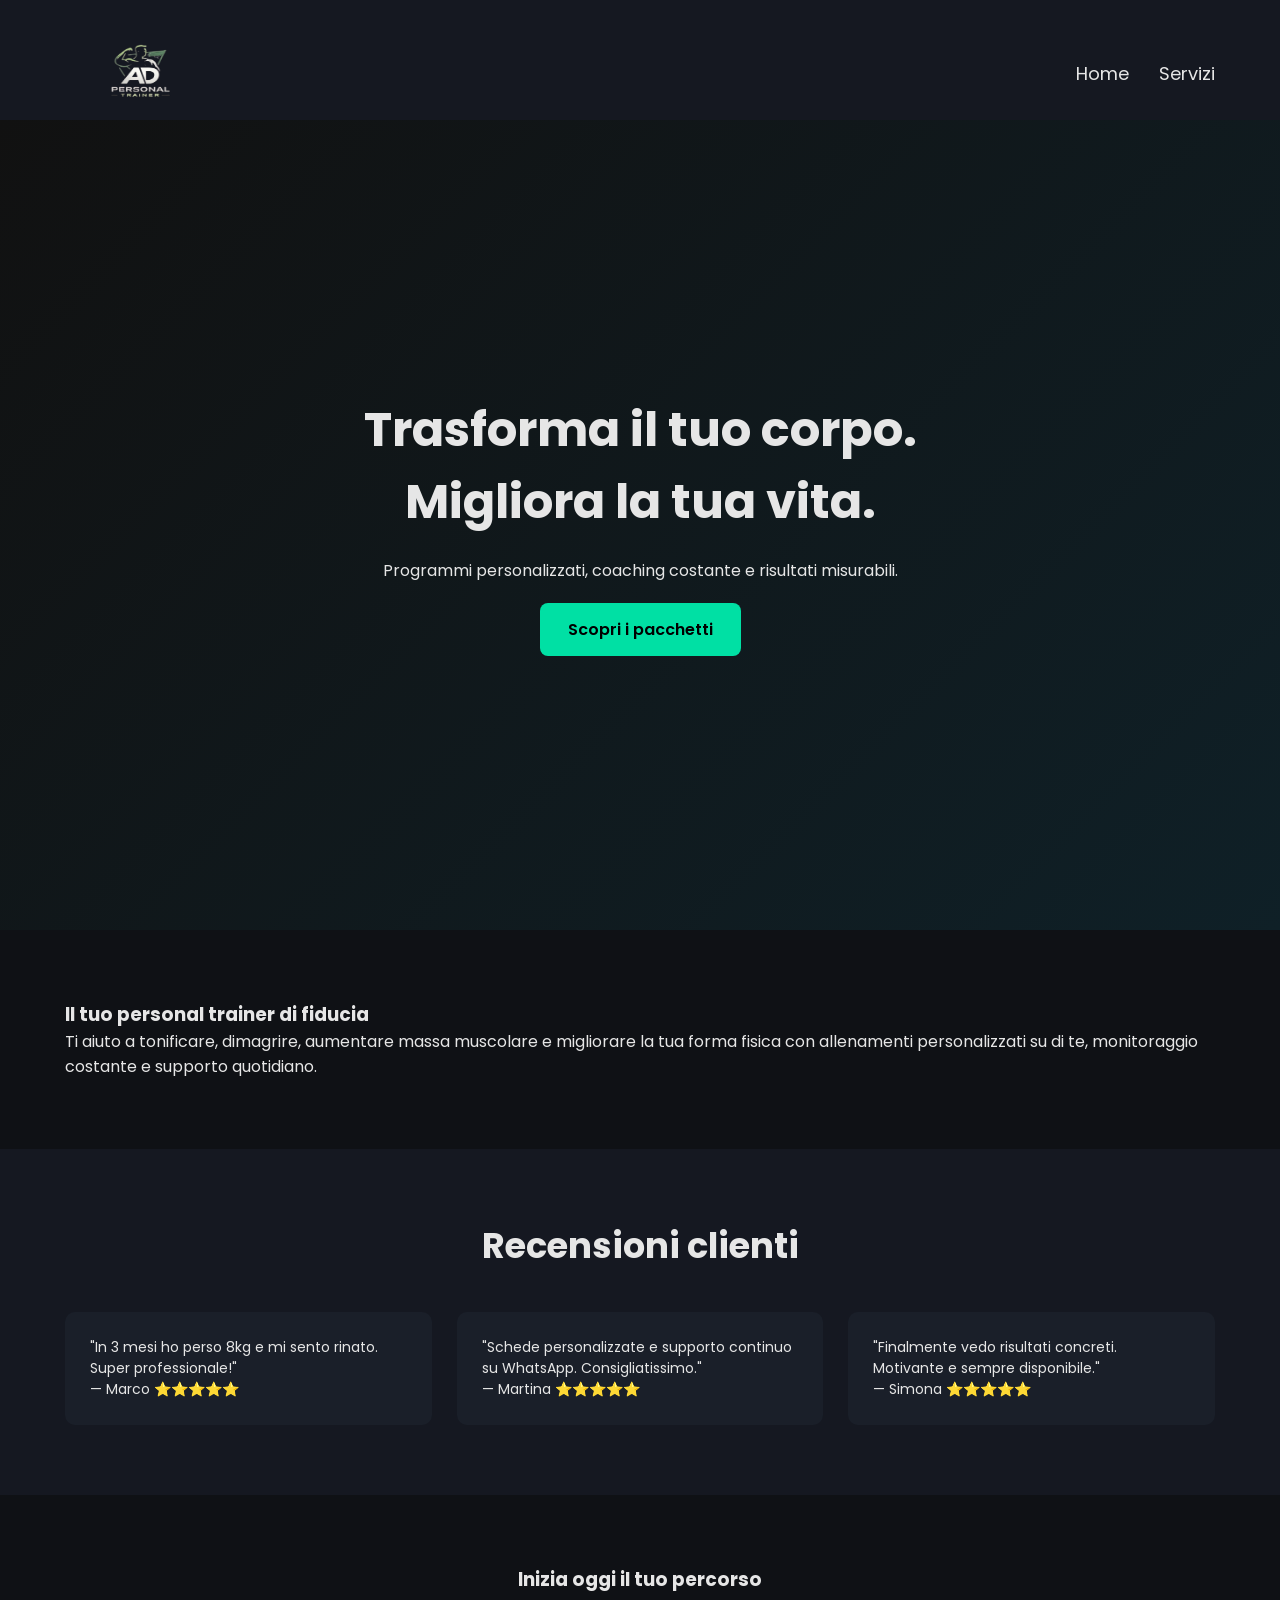
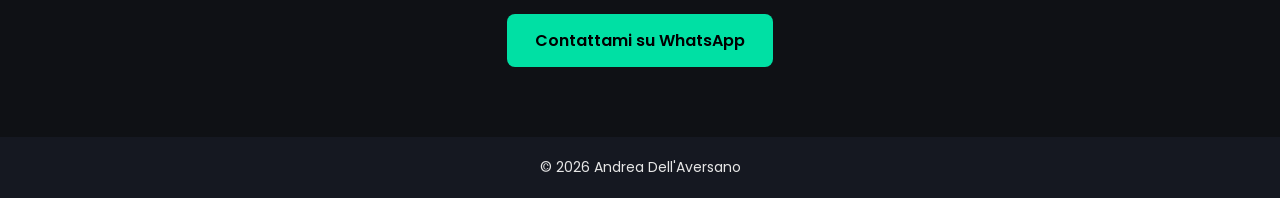
==== index.html @ 0daeabcf "Update index.html" ====
<!DOCTYPE html>
<html lang="it">
<head>
  <meta charset="UTF-8" />
  <meta name="viewport" content="width=device-width, initial-scale=1.0" />
  <title>Personal Trainer | Trasforma il tuo corpo</title>
  <link rel="stylesheet" href="style.css" />
  <link href="https://fonts.googleapis.com/css2?family=Poppins:wght@300;400;600;700&display=swap" rel="stylesheet">
</head>
<body>

<header class="header">
  <div class="container nav">
    <a href="index.html" class="logo">
       <img src="logo.png" alt="AD Personal Trainer"></a>
    <nav>
      <a href="index.html">Home</a>
      <a href="servizi.html">Servizi</a>
    </nav>
  </div>
</header>

<section class="hero">
  <div class="hero-content container">
    <h2>Trasforma il tuo corpo.<br>Migliora la tua vita.</h2>
    <p>Programmi personalizzati, coaching costante e risultati misurabili.</p>
    <a href="servizi.html" class="btn">Scopri i pacchetti</a>
  </div>
</section>

<section class="container about">
  <h3>Il tuo personal trainer di fiducia</h3>
  <p>
    Ti aiuto a tonificare, dimagrire, aumentare massa muscolare e migliorare la tua forma fisica con allenamenti personalizzati su di te,
    monitoraggio costante e supporto quotidiano.
  </p>
</section>

<section class="testimonials">
  <div class="container">
    <h3 class="section-title">Recensioni clienti</h3>

    <div class="reviews">
      <div class="review">
        <p>"In 3 mesi ho perso 8kg e mi sento rinato. Super professionale!"</p>
        <span>— Marco ⭐⭐⭐⭐⭐</span>
      </div>

      <div class="review">
        <p>"Schede personalizzate e supporto continuo su WhatsApp. Consigliatissimo."</p>
        <span>— Martina ⭐⭐⭐⭐⭐</span>
      </div>

      <div class="review">
        <p>"Finalmente vedo risultati concreti. Motivante e sempre disponibile."</p>
        <span>— Simona ⭐⭐⭐⭐⭐</span>
      </div>
    </div>
  </div>
</section>

<section class="cta">
  <div class="container">
    <h3>Inizia oggi il tuo percorso</h3>
    <a href="https://wa.me/message/V3XMGCWININ7J1" class="btn">Contattami su WhatsApp</a>
  </div>
</section>

<footer>
  <p>© 2026 Andrea Dell'Aversano</p>
</footer>

</body>
</html>
---- style.css ----
*{
  margin:0;
  padding:0;
  box-sizing:border-box;
  font-family:'Poppins', sans-serif;
}

body{
  background:#0f1115;
  color:#e6e6e6;
}

.container{
  width:90%;
  max-width:1150px;
  margin:auto;
  padding:70px 0;
}

.header{
  height: 120px;
  background:#151821;
  position:sticky;
  top:0;
  z-index:10;
  font-size: large;
  font-family:sans-serif;
}

.nav{
  display:flex;
  justify-content:space-between;
  align-items:center;
  padding:20px 0;
}

.nav a{
  color:#e6e6e6;
  text-decoration:none;
  margin-left:25px;
}

.logo{
  color:#00e0a4;
  font-weight:700;
}

.hero{
  height:90vh;
  display:flex;
  align-items:center;
  text-align:center;
  background:linear-gradient(135deg,#111,#0f2027);
}

.hero h2{
  font-size:3rem;
  margin-bottom:20px;
}

.btn{
  display:inline-block;
  background:#00e0a4;
  color:#000;
  padding:14px 28px;
  border-radius:8px;
  text-decoration:none;
  font-weight:600;
  margin-top:20px;
  transition:.3s;
}

.btn:hover{
  transform:translateY(-3px);
}

.section-title{
  text-align:center;
  font-size:2.2rem;
  margin-bottom:40px;
}

.cards{
  display:grid;
  grid-template-columns:repeat(auto-fit,minmax(260px,1fr));
  gap:30px;
}

.card{
  background:#1a1f29;
  padding:30px;
  border-radius:12px;
  text-align:center;
  position:relative;
  transition:.3s;
}

.card:hover{
  transform:translateY(-6px);
}

.price{
  font-size:30px;
  color:#00e0a4;
  margin:15px 0;
}

.highlight{
  border:2px solid #00e0a4;
}

.badge{
  position:absolute;
  top:-12px;
  right:15px;
  background:#00e0a4;
  color:black;
  padding:5px 10px;
  font-size:12px;
  border-radius:6px;
}

ul{
  list-style:none;
  margin:20px 0;
}

.testimonials{
  background:#151821;
}

.reviews{
  display:grid;
  grid-template-columns:repeat(auto-fit,minmax(250px,1fr));
  gap:25px;
}

.review{
  background:#1a1f29;
  padding:25px;
  border-radius:10px;
  font-size:14px;
}

.cta{
  text-align:center;
}

footer{
  background:#151821;
  text-align:center;
  padding:20px;
  font-size:14px;
}

.coming{
  text-align:center;
  opacity:.7;
}

.logo img {
  height: 100px;
  width: 100px;
  position:sticky;
}
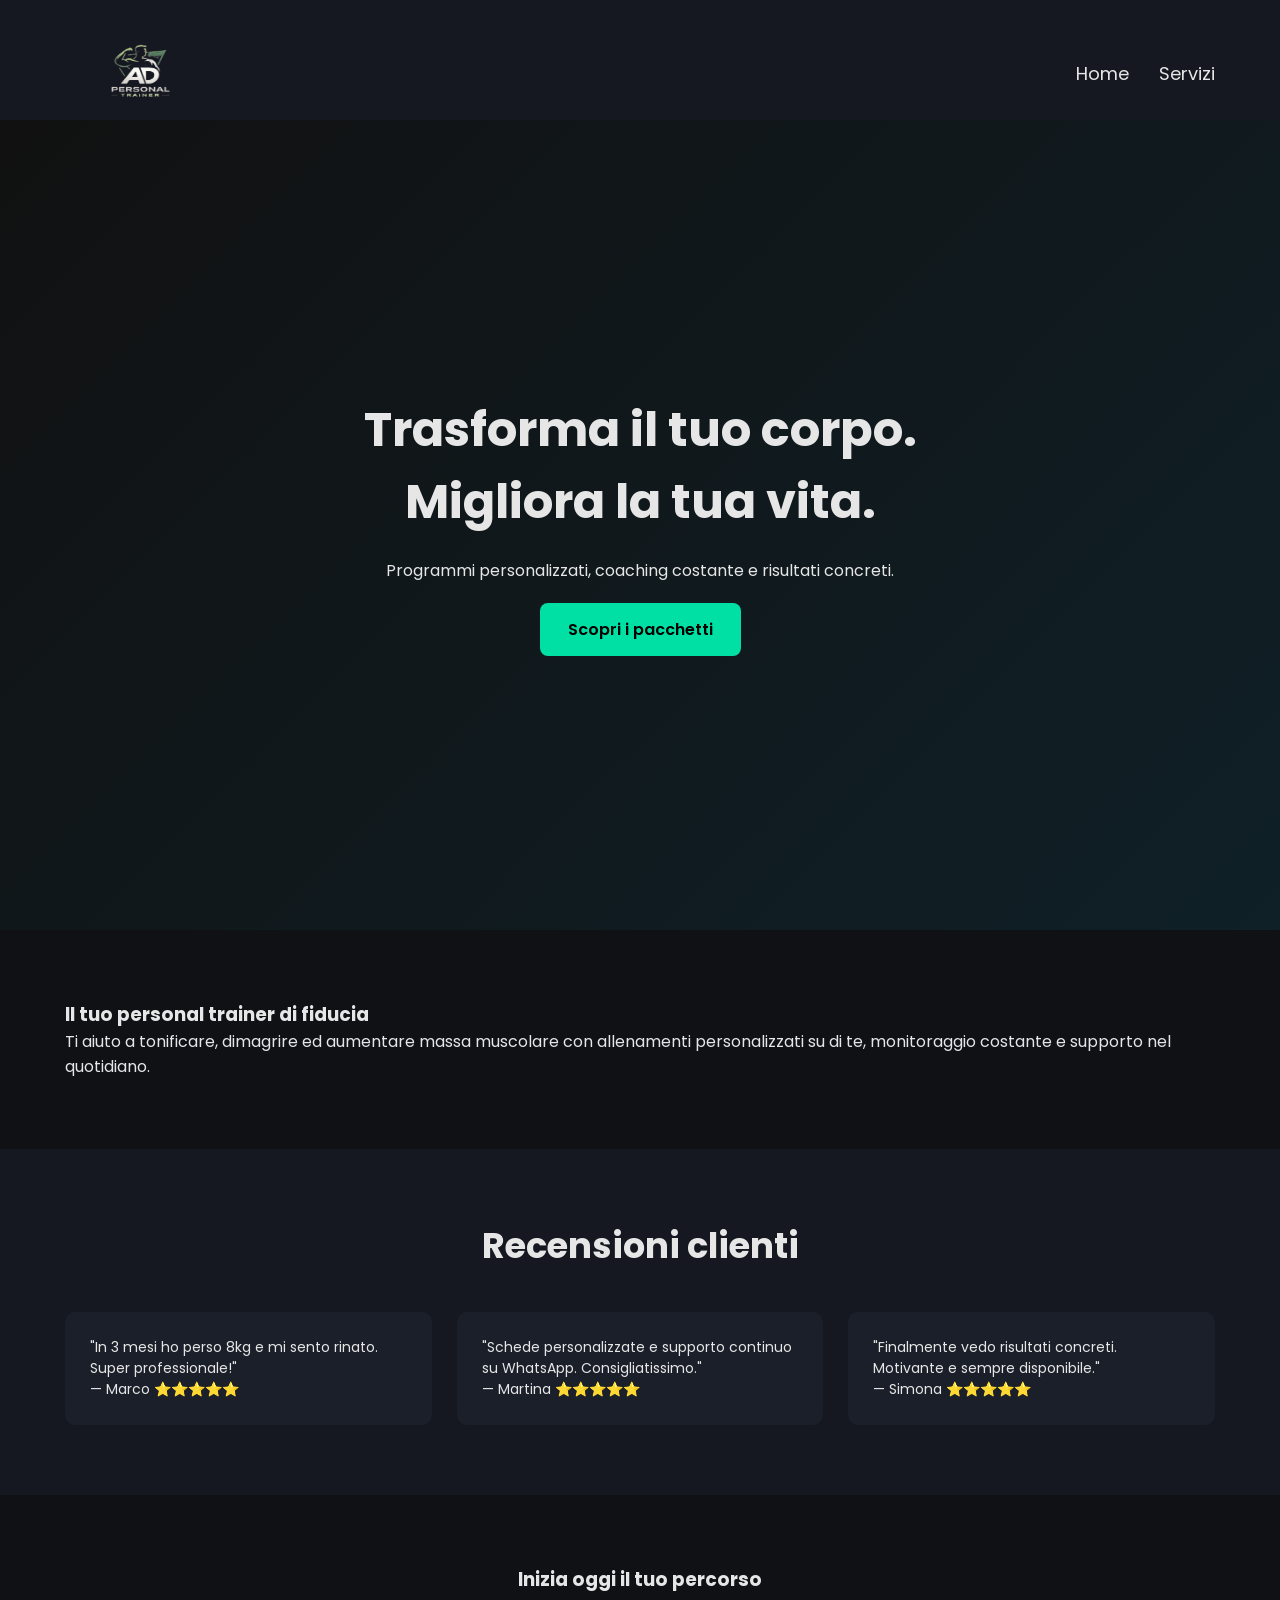
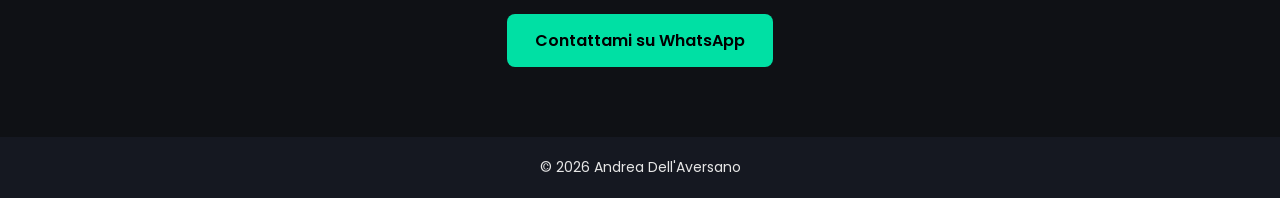
==== commit 6f9f7960: "Update text for clarity in index.html" ====
--- a/index.html
+++ b/index.html
@@ -23,7 +23,7 @@
 <section class="hero">
   <div class="hero-content container">
     <h2>Trasforma il tuo corpo.<br>Migliora la tua vita.</h2>
-    <p>Programmi personalizzati, coaching costante e risultati misurabili.</p>
+    <p>Programmi personalizzati, coaching costante e risultati concreti.</p>
     <a href="servizi.html" class="btn">Scopri i pacchetti</a>
   </div>
 </section>
@@ -31,8 +31,8 @@
 <section class="container about">
   <h3>Il tuo personal trainer di fiducia</h3>
   <p>
-    Ti aiuto a tonificare, dimagrire, aumentare massa muscolare e migliorare la tua forma fisica con allenamenti personalizzati su di te,
-    monitoraggio costante e supporto quotidiano.
+    Ti aiuto a tonificare, dimagrire ed aumentare massa muscolare con allenamenti personalizzati su di te,
+    monitoraggio costante e supporto nel quotidiano.
   </p>
 </section>
 
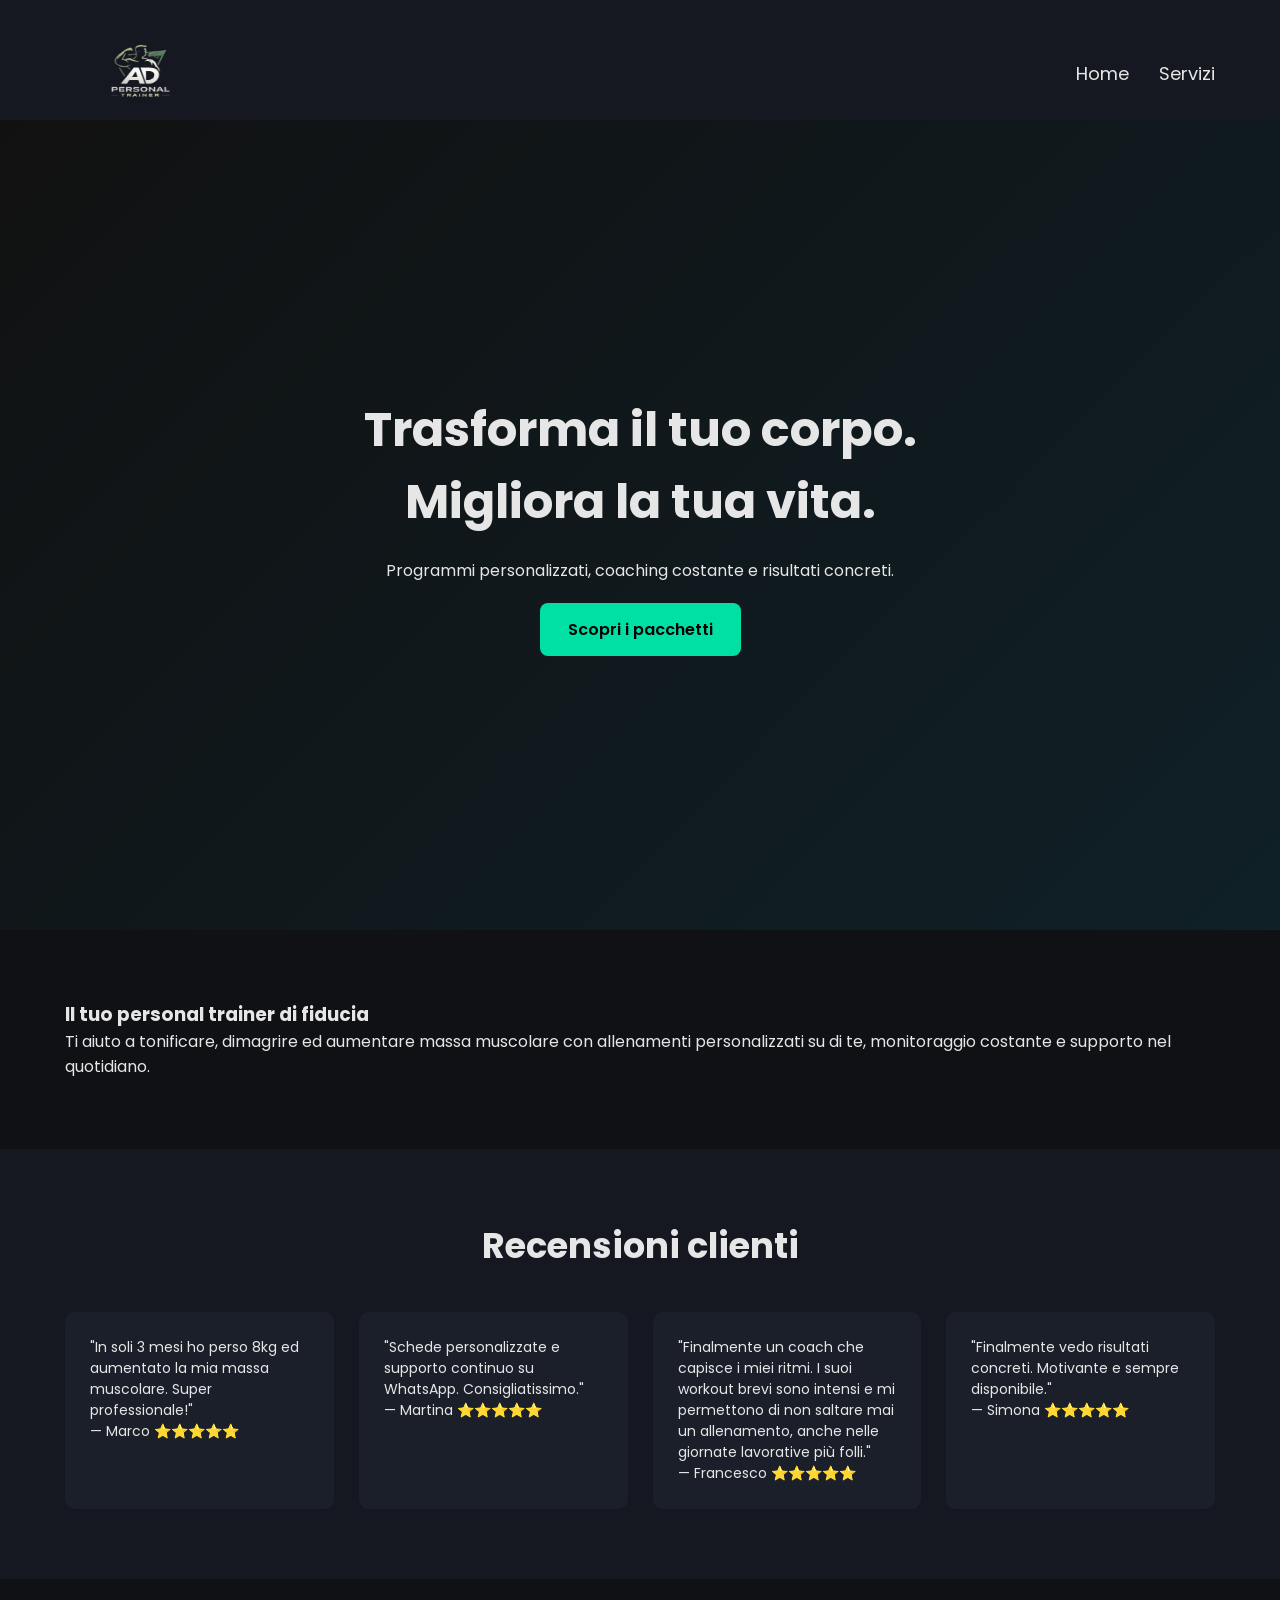
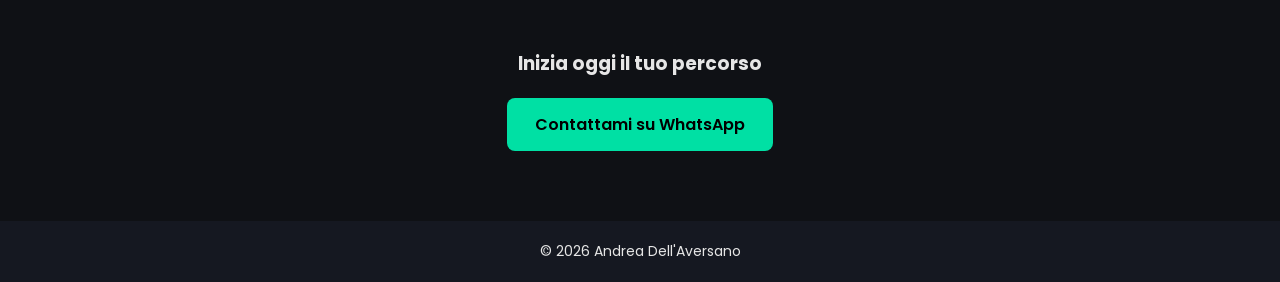
==== commit 50d2ed17: "Update customer reviews in index.html" ====
--- a/index.html
+++ b/index.html
@@ -42,13 +42,24 @@
 
     <div class="reviews">
       <div class="review">
-        <p>"In 3 mesi ho perso 8kg e mi sento rinato. Super professionale!"</p>
+        <p>"In soli 3 mesi ho perso 8kg ed
+            aumentato la mia massa muscolare.
+            Super professionale!"</p>
         <span>— Marco ⭐⭐⭐⭐⭐</span>
       </div>
 
       <div class="review">
         <p>"Schede personalizzate e supporto continuo su WhatsApp. Consigliatissimo."</p>
         <span>— Martina ⭐⭐⭐⭐⭐</span>
+      </div>
+
+      <div class="review">
+        <p>"Finalmente un coach che capisce i miei ritmi.
+          I suoi workout brevi sono intensi e mi
+          permettono di non saltare mai un
+          allenamento, anche nelle giornate lavorative
+          più folli."</p>
+        <span>— Francesco ⭐⭐⭐⭐⭐</span>
       </div>
 
       <div class="review">
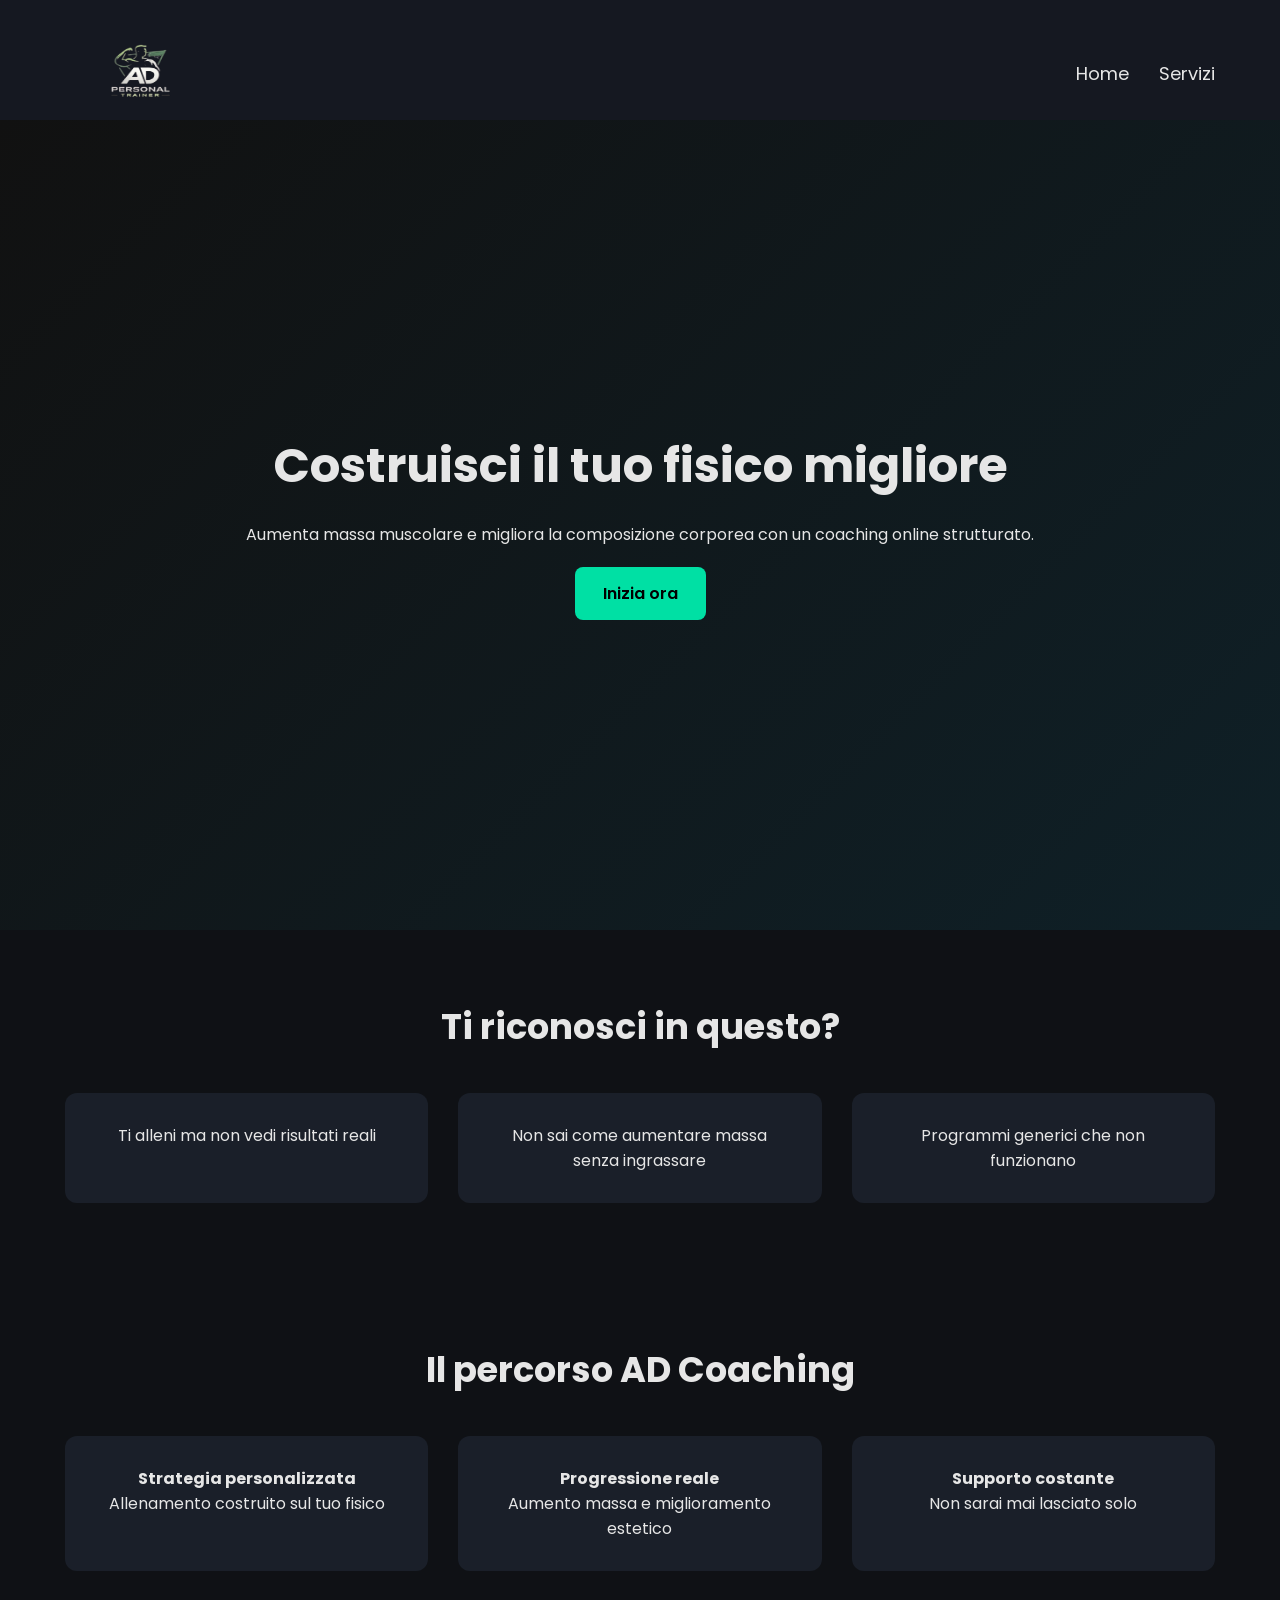
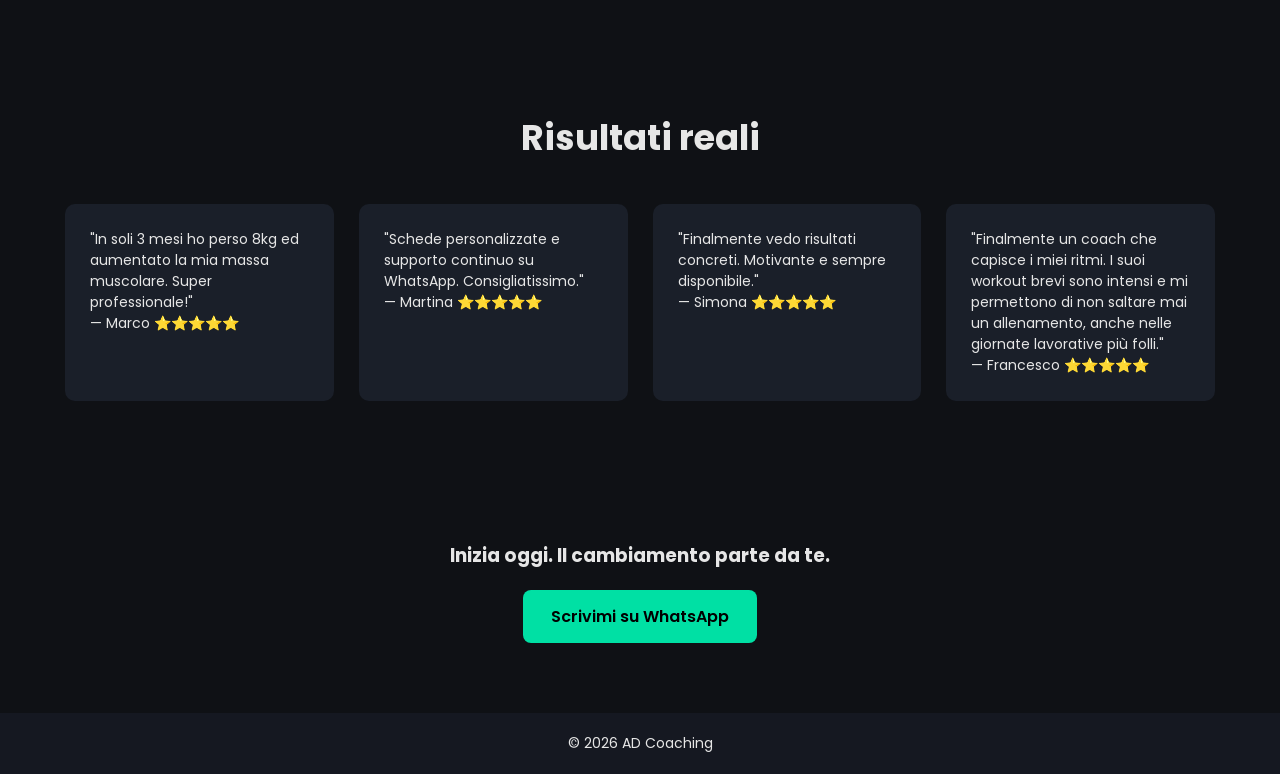
==== commit f3696edb: "Update index.html" ====
--- a/index.html
+++ b/index.html
@@ -20,66 +20,108 @@
   </div>
 </header>
 
-<section class="hero">
-  <div class="hero-content container">
-    <h2>Trasforma il tuo corpo.<br>Migliora la tua vita.</h2>
-    <p>Programmi personalizzati, coaching costante e risultati concreti.</p>
-    <a href="servizi.html" class="btn">Scopri i pacchetti</a>
+<!-- HERO -->
+<section class="hero hero-bg">
+  <div class="overlay"></div>
+
+  <div class="container hero-content">
+    <h2>Costruisci il tuo fisico migliore</h2>
+    <p>Aumenta massa muscolare e migliora la composizione corporea con un coaching online strutturato.</p>
+
+    <a href="https://wa.me/393331129159" class="btn">
+      Inizia ora
+    </a>
   </div>
 </section>
 
-<section class="container about">
-  <h3>Il tuo personal trainer di fiducia</h3>
-  <p>
-    Ti aiuto a tonificare, dimagrire ed aumentare massa muscolare con allenamenti personalizzati su di te,
-    monitoraggio costante e supporto nel quotidiano.
-  </p>
+<!-- PROBLEMA -->
+<section class="container">
+  <h3 class="section-title">Ti riconosci in questo?</h3>
+
+  <div class="cards">
+    <div class="card">
+      <p>Ti alleni ma non vedi risultati reali</p>
+    </div>
+
+    <div class="card">
+      <p>Non sai come aumentare massa senza ingrassare</p>
+    </div>
+
+    <div class="card">
+      <p>Programmi generici che non funzionano</p>
+    </div>
+  </div>
 </section>
 
-<section class="testimonials">
-  <div class="container">
-    <h3 class="section-title">Recensioni clienti</h3>
+<!-- SOLUZIONE -->
+<section class="container">
+  <h3 class="section-title">Il percorso AD Coaching</h3>
 
-    <div class="reviews">
-      <div class="review">
-        <p>"In soli 3 mesi ho perso 8kg ed
+  <div class="cards">
+    <div class="card">
+      <h4>Strategia personalizzata</h4>
+      <p>Allenamento costruito sul tuo fisico</p>
+    </div>
+
+    <div class="card">
+      <h4>Progressione reale</h4>
+      <p>Aumento massa e miglioramento estetico</p>
+    </div>
+
+    <div class="card">
+      <h4>Supporto costante</h4>
+      <p>Non sarai mai lasciato solo</p>
+    </div>
+  </div>
+</section>
+
+<!-- RISULTATI -->
+<section class="container">
+  <h3 class="section-title">Risultati reali</h3>
+
+  <div class="reviews">
+    <div class="review">
+      <p>"In soli 3 mesi ho perso 8kg ed
             aumentato la mia massa muscolare.
             Super professionale!"</p>
         <span>— Marco ⭐⭐⭐⭐⭐</span>
-      </div>
+    </div>
 
-      <div class="review">
-        <p>"Schede personalizzate e supporto continuo su WhatsApp. Consigliatissimo."</p>
+    <div class="review">
+      <p>"Schede personalizzate e supporto continuo su WhatsApp. Consigliatissimo."</p>
         <span>— Martina ⭐⭐⭐⭐⭐</span>
-      </div>
+    </div>
 
-      <div class="review">
-        <p>"Finalmente un coach che capisce i miei ritmi.
+     <div class="review">
+      <p>"Finalmente vedo risultati concreti. Motivante e sempre disponibile."</p>
+        <span>— Simona ⭐⭐⭐⭐⭐</span>
+    </div>
+
+    <div class="review">
+     <p>"Finalmente un coach che capisce i miei ritmi.
           I suoi workout brevi sono intensi e mi
           permettono di non saltare mai un
           allenamento, anche nelle giornate lavorative
           più folli."</p>
         <span>— Francesco ⭐⭐⭐⭐⭐</span>
-      </div>
-
-      <div class="review">
-        <p>"Finalmente vedo risultati concreti. Motivante e sempre disponibile."</p>
-        <span>— Simona ⭐⭐⭐⭐⭐</span>
-      </div>
     </div>
   </div>
 </section>
 
+<!-- CTA -->
 <section class="cta">
   <div class="container">
-    <h3>Inizia oggi il tuo percorso</h3>
-    <a href="https://wa.me/message/V3XMGCWININ7J1" class="btn">Contattami su WhatsApp</a>
+    <h3>Inizia oggi. Il cambiamento parte da te.</h3>
+    <a href="https://wa.me/393331129159" class="btn">
+      Scrivimi su WhatsApp
+    </a>
   </div>
 </section>
 
 <footer>
-  <p>© 2026 Andrea Dell'Aversano</p>
+  <p>© 2026 AD Coaching</p>
 </footer>
 
+<script src="script.js"></script>
 </body>
 </html>
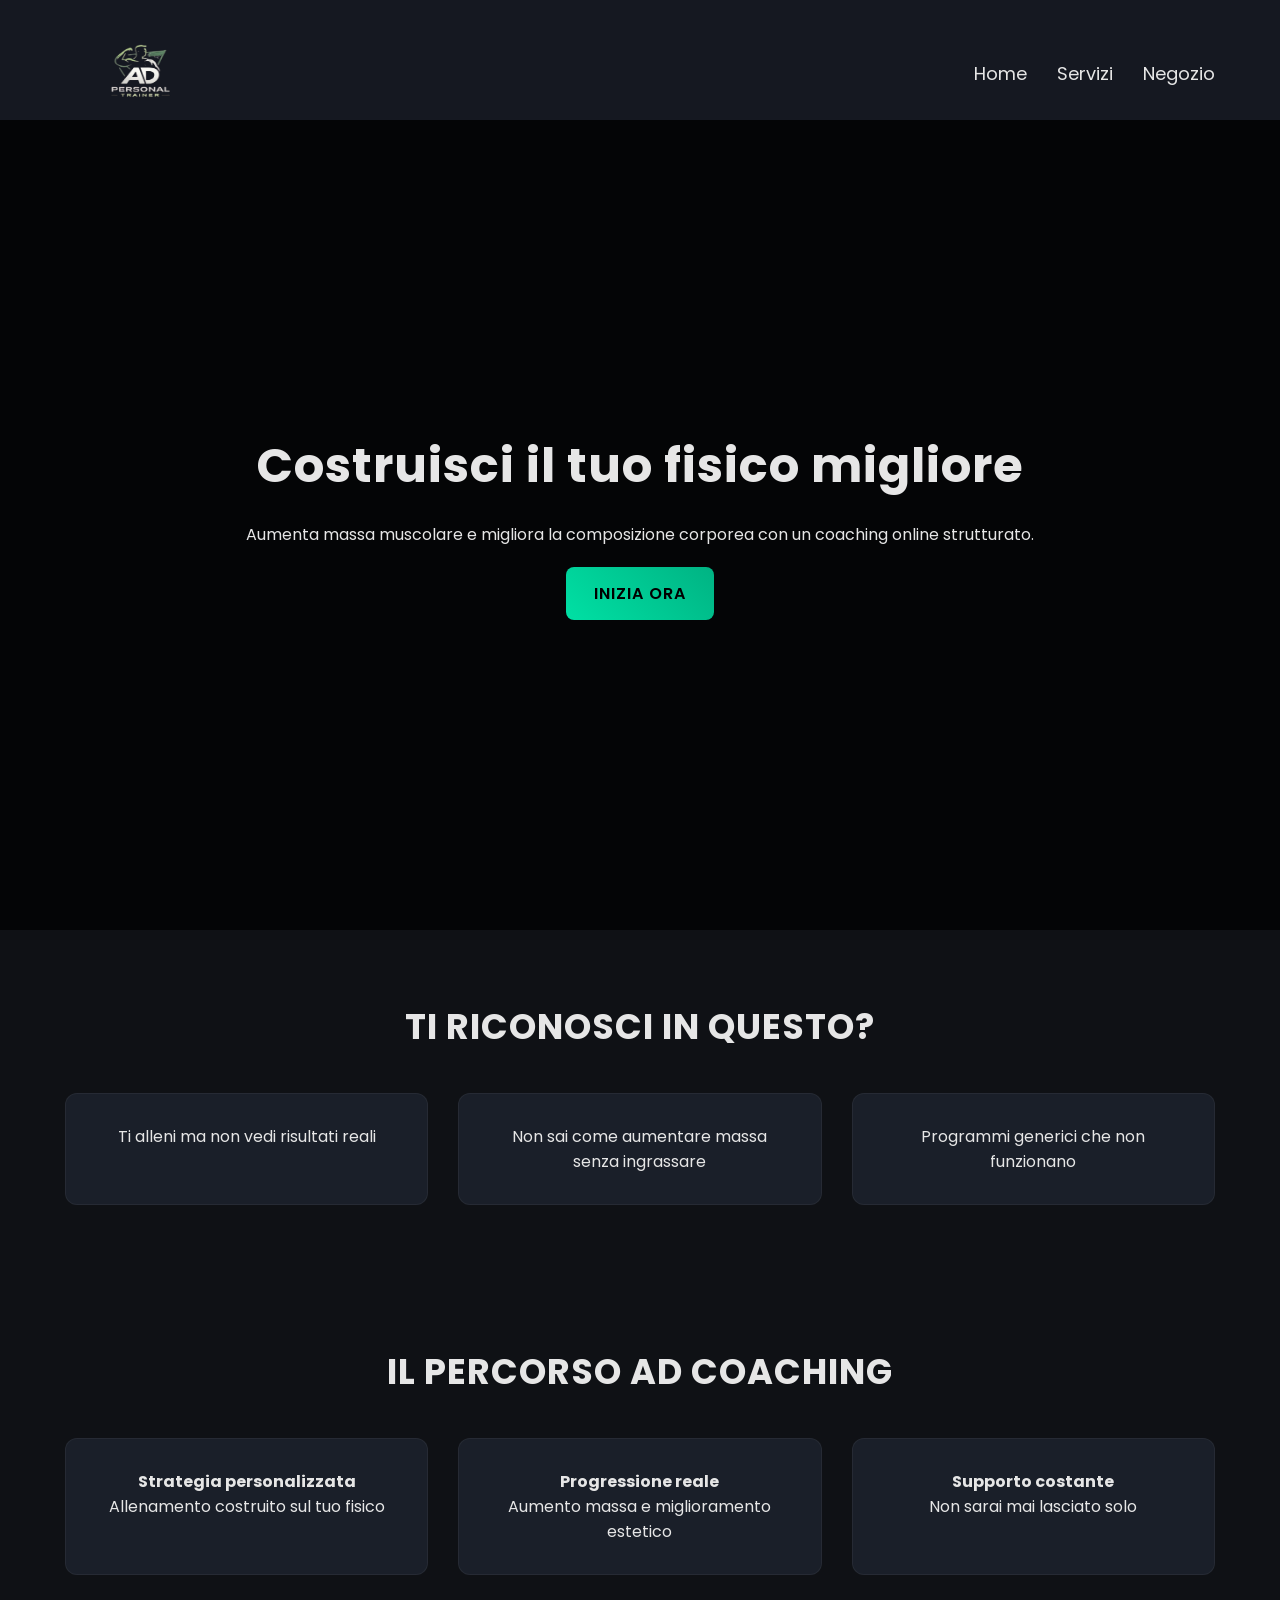
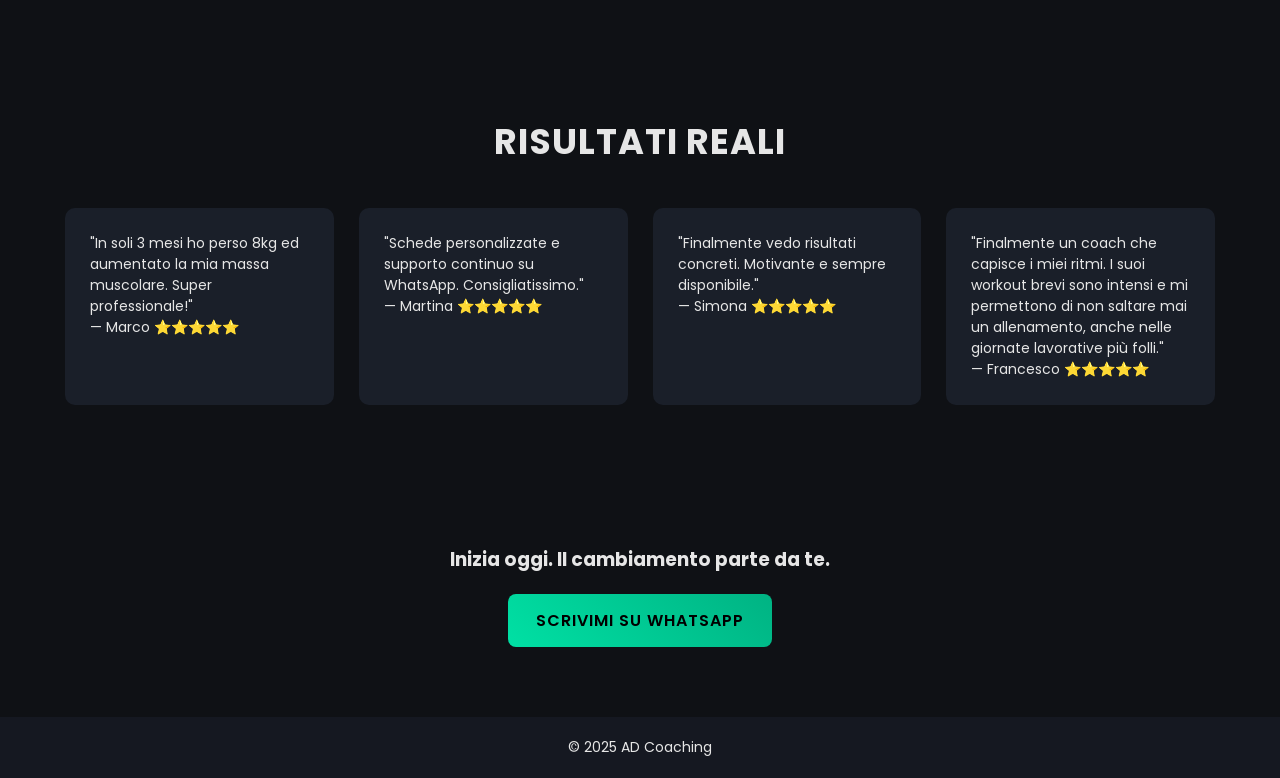
==== commit ce852eee: "Update footer copyright year to 2025" ====
--- a/index.html
+++ b/index.html
@@ -16,6 +16,7 @@
     <nav>
       <a href="index.html">Home</a>
       <a href="servizi.html">Servizi</a>
+      <a href="negozio.html">Negozio</a>
     </nav>
   </div>
 </header>
@@ -119,7 +120,7 @@
 </section>
 
 <footer>
-  <p>© 2026 AD Coaching</p>
+  <p>© 2025 AD Coaching</p>
 </footer>
 
 <script src="script.js"></script>
--- a/style.css
+++ b/style.css
@@ -57,6 +57,26 @@
   font-size:3rem;
   margin-bottom:20px;
 }
+
+.hero-bg {
+  background: url('https://images.unsplash.com/photo-1583454110551-21f2fa2afe61') center/cover no-repeat;
+  position: relative;
+}
+
+.overlay {
+  position: absolute;
+  width: 100%;
+  height: 100%;
+  background: rgba(0,0,0,0.7);
+  top: 0;
+  left: 0;
+}
+
+.hero-content {
+  position: relative;
+  z-index: 2;
+}
+
 
 .btn{
   display:inline-block;
@@ -163,3 +183,28 @@
   width: 100px;
   position:sticky;
 }
+
+h2 {
+  font-weight: 700;
+  letter-spacing: 1px;
+}
+
+.btn {
+  background: linear-gradient(45deg, #00e0a4, #00b383);
+  text-transform: uppercase;
+  letter-spacing: 1px;
+}
+
+.card {
+  border: 1px solid rgba(255,255,255,0.05);
+}
+
+.card:hover {
+  border: 1px solid #00e0a4;
+  transform: translateY(-8px) scale(1.02);
+}
+
+.section-title {
+  text-transform: uppercase;
+  letter-spacing: 1px;
+}
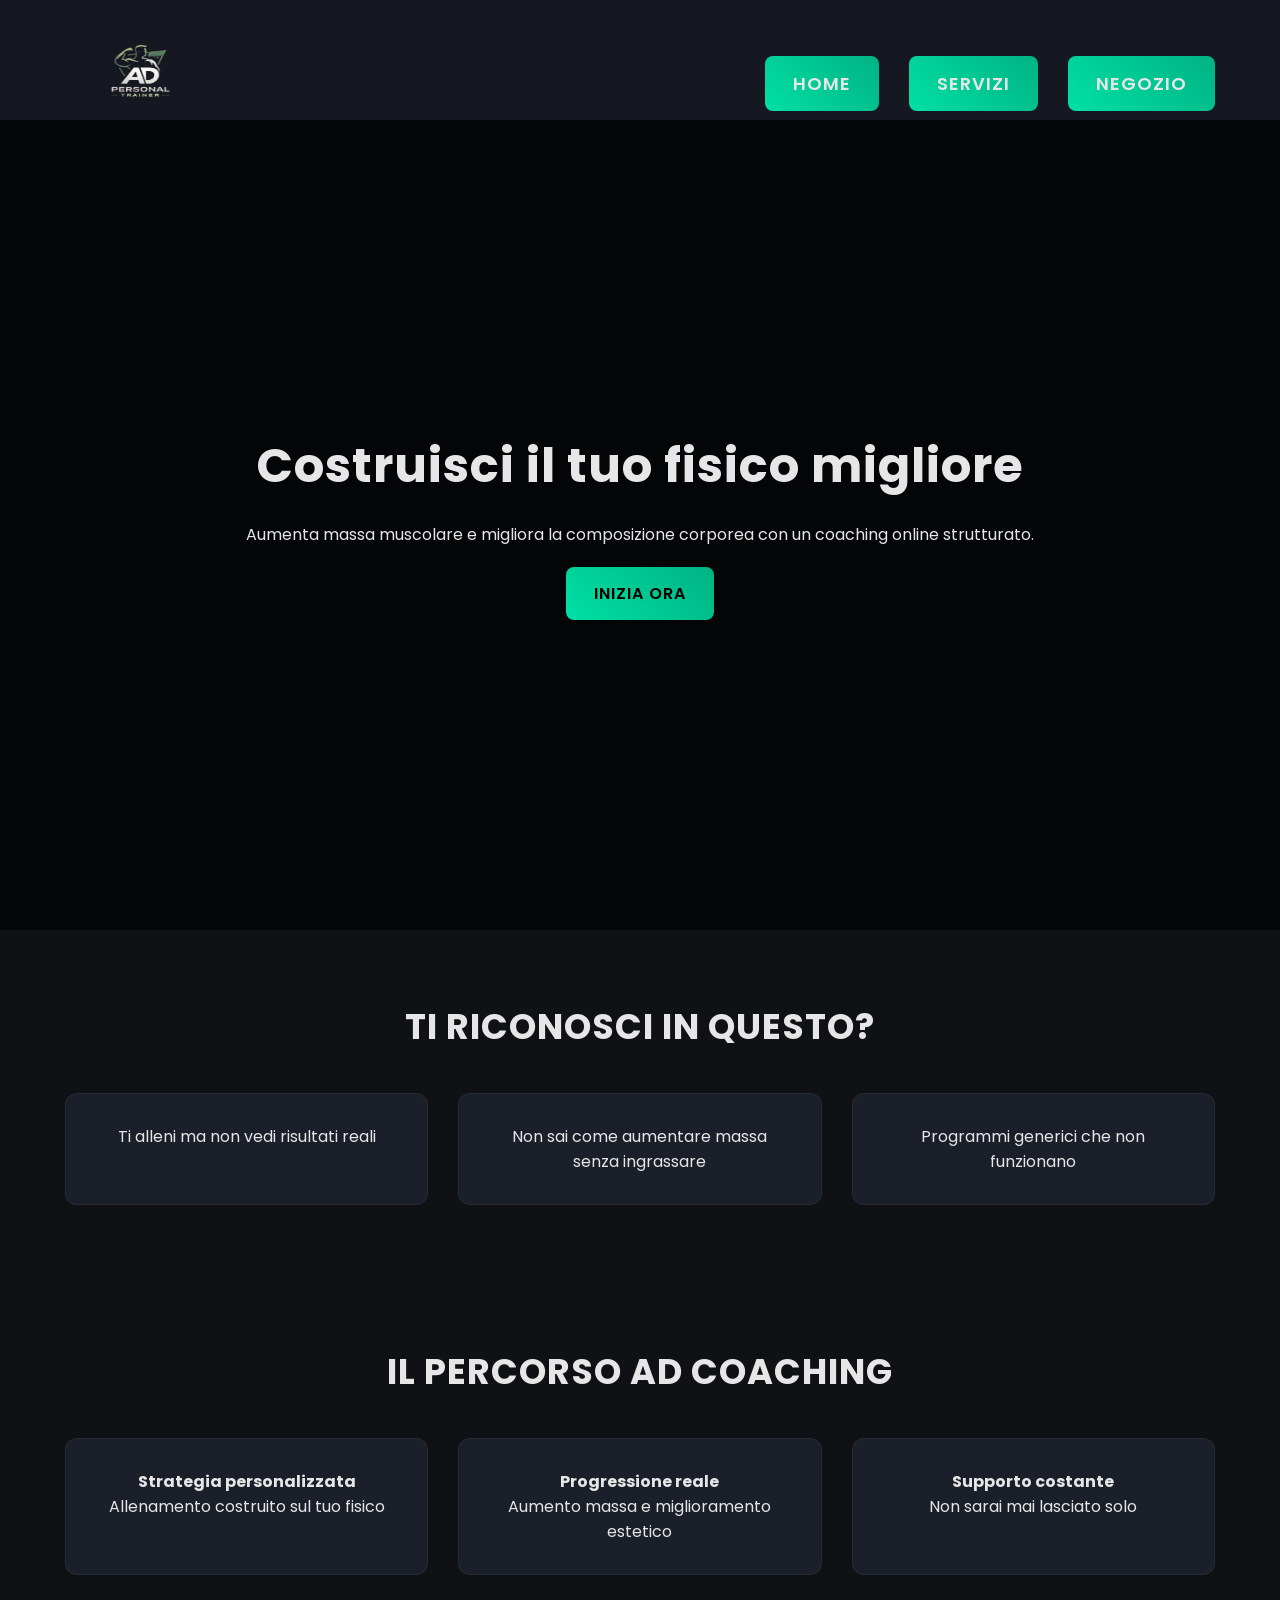
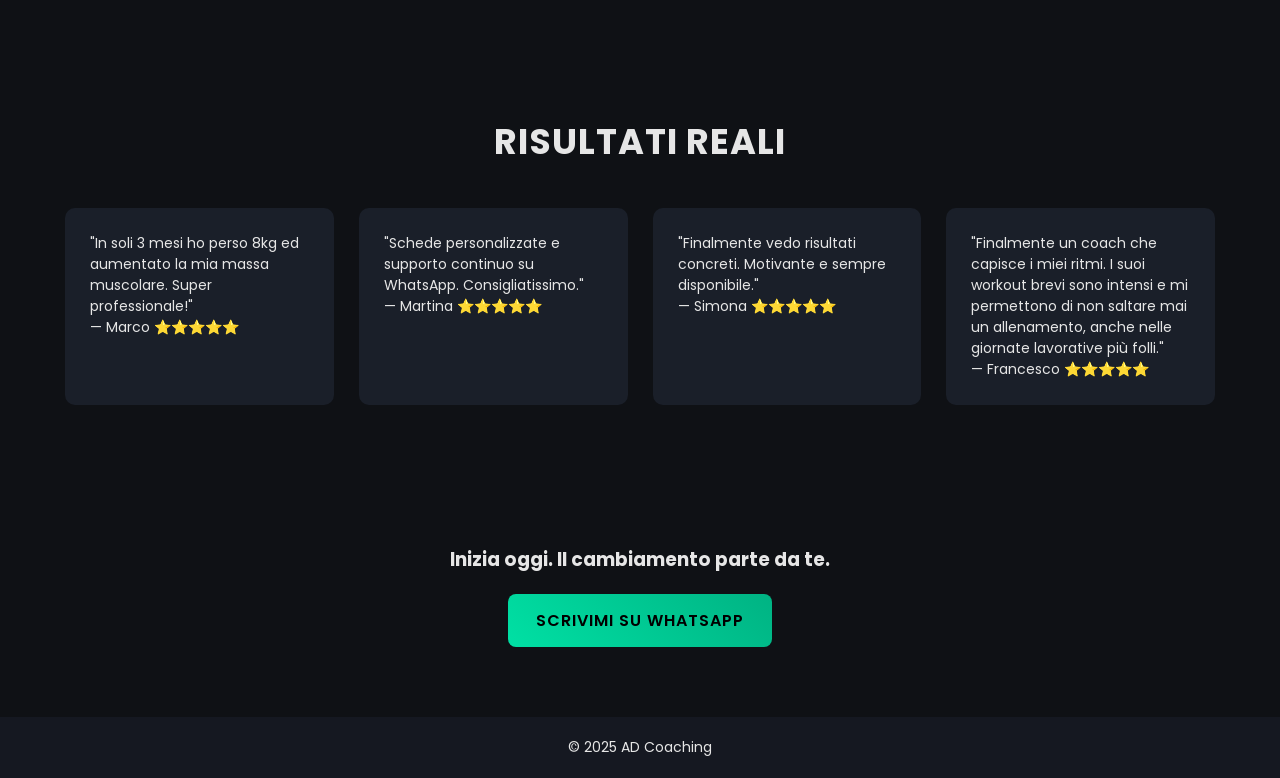
==== commit 608d70b3: "Add viewport meta tag and update navigation links" ====
--- a/index.html
+++ b/index.html
@@ -2,7 +2,7 @@
 <html lang="it">
 <head>
   <meta charset="UTF-8" />
-  <meta name="viewport" content="width=device-width, initial-scale=1.0" />
+   <meta name="viewport" content="width=device-width, initial-scale=1.0" />
   <title>Personal Trainer | Trasforma il tuo corpo</title>
   <link rel="stylesheet" href="style.css" />
   <link href="https://fonts.googleapis.com/css2?family=Poppins:wght@300;400;600;700&display=swap" rel="stylesheet">
@@ -14,9 +14,9 @@
     <a href="index.html" class="logo">
        <img src="logo.png" alt="AD Personal Trainer"></a>
     <nav>
-      <a href="index.html">Home</a>
-      <a href="servizi.html">Servizi</a>
-      <a href="negozio.html">Negozio</a>
+      <a href="index.html"class="btn">Home</a>
+      <a href="servizi.html"class="btn">Servizi</a>
+      <a href="negozio.html"class="btn">Negozio</a>
     </nav>
   </div>
 </header>
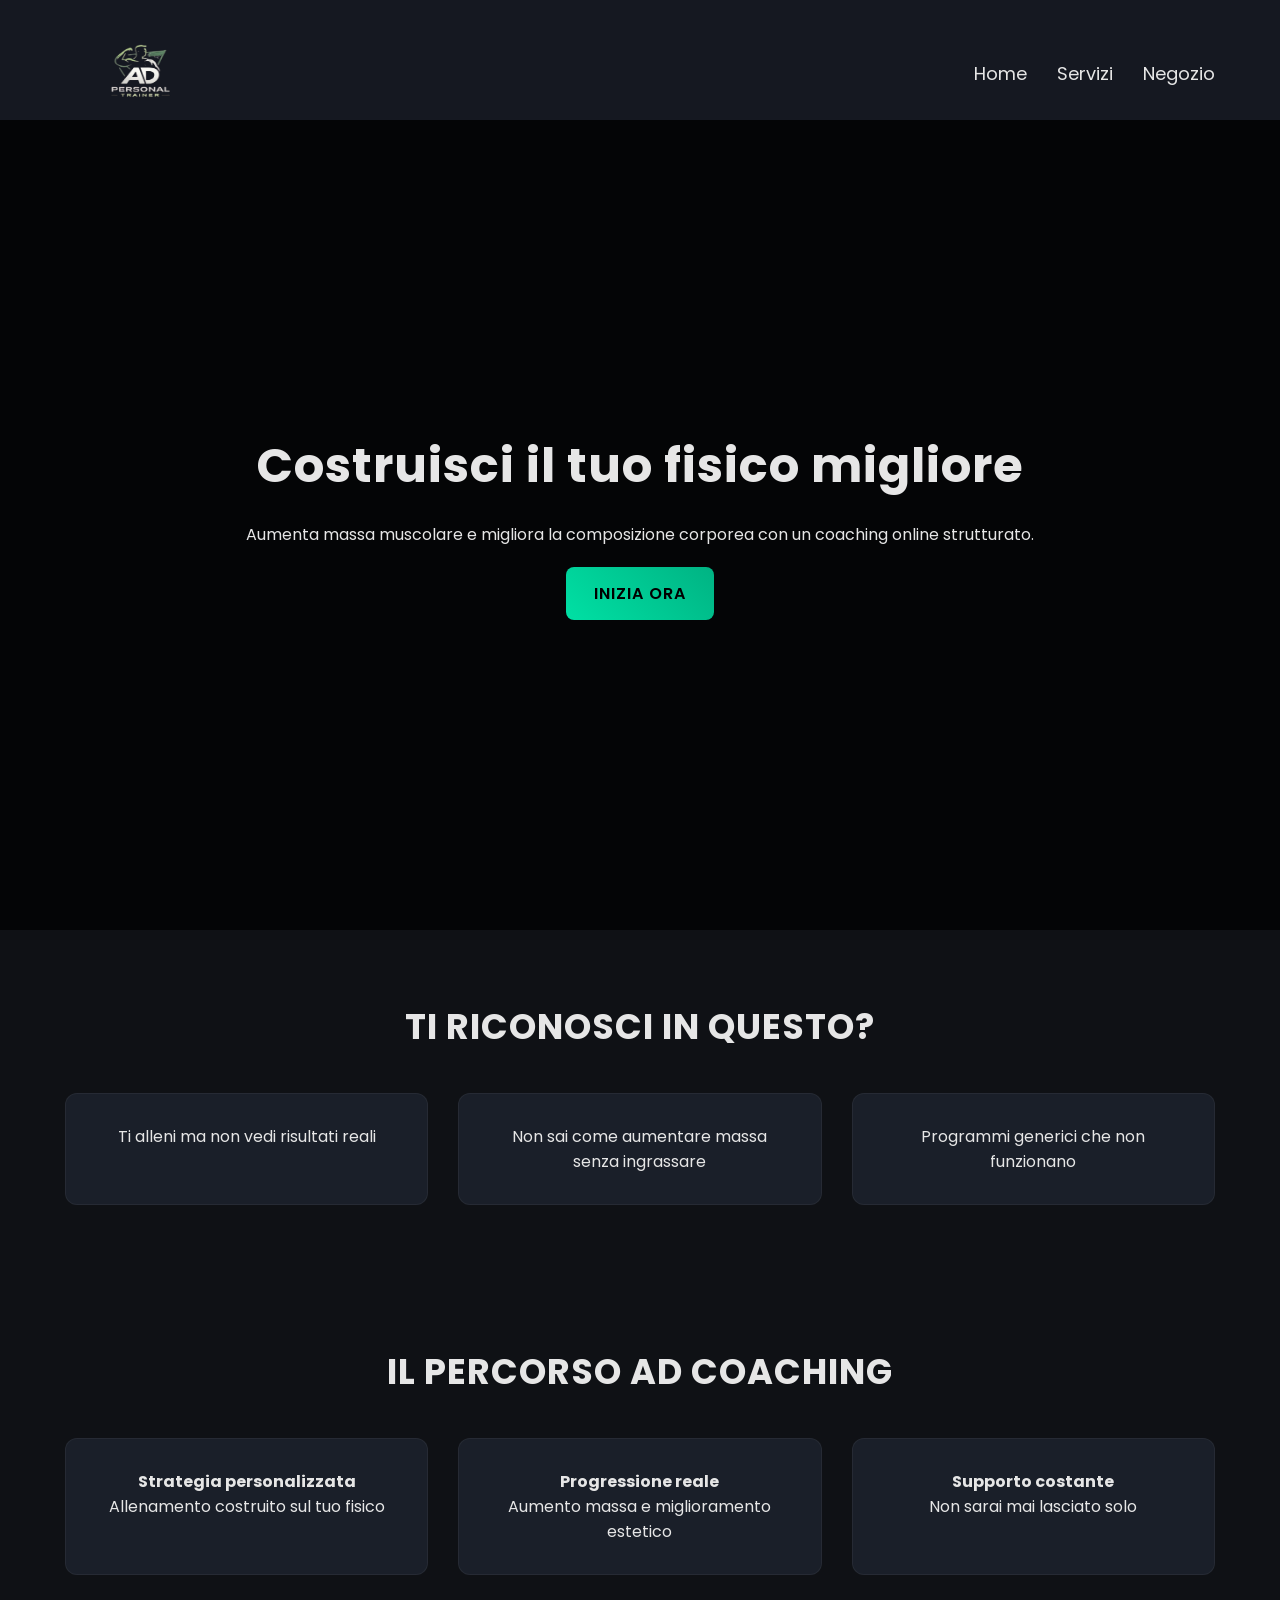
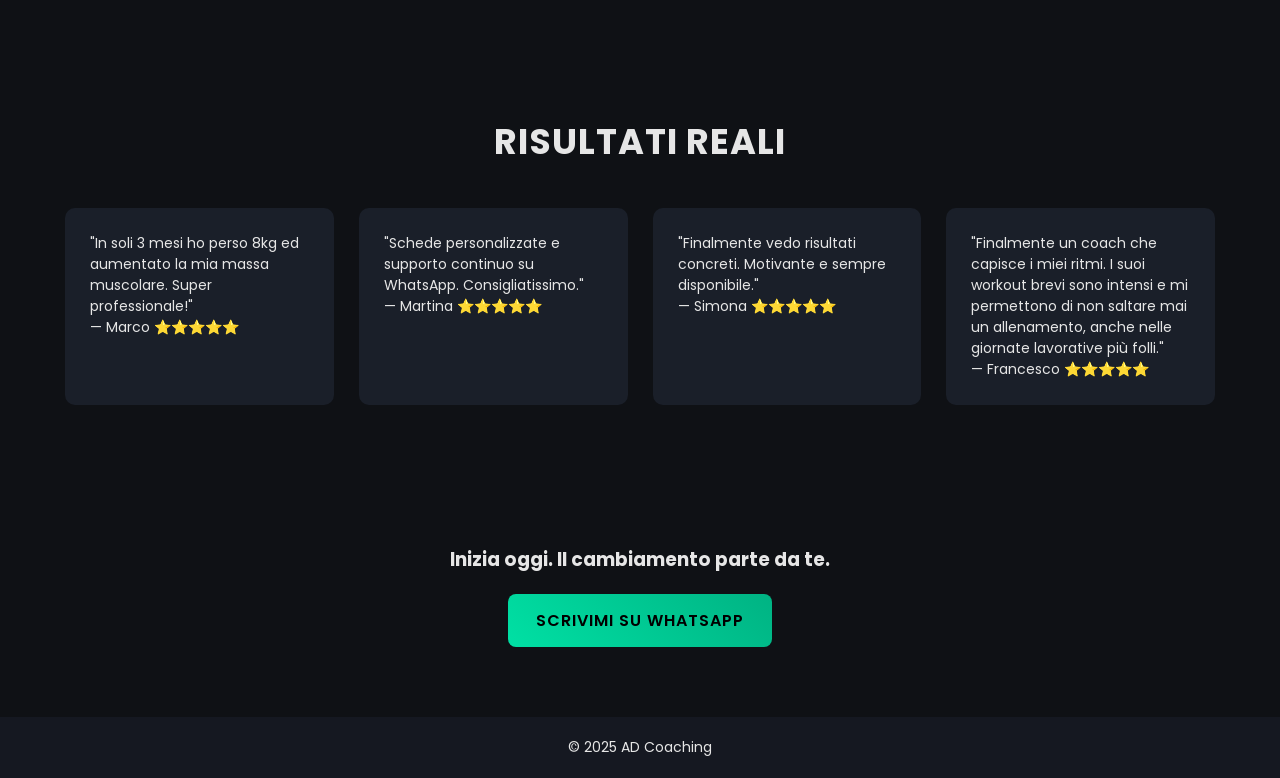
==== commit 7939f427: "Fix HTML links by removing unnecessary classes" ====
--- a/index.html
+++ b/index.html
@@ -14,9 +14,9 @@
     <a href="index.html" class="logo">
        <img src="logo.png" alt="AD Personal Trainer"></a>
     <nav>
-      <a href="index.html"class="btn">Home</a>
-      <a href="servizi.html"class="btn">Servizi</a>
-      <a href="negozio.html"class="btn">Negozio</a>
+      <a href="index.html">Home</a>
+      <a href="servizi.html">Servizi</a>
+      <a href="negozio.html">Negozio</a>
     </nav>
   </div>
 </header>
